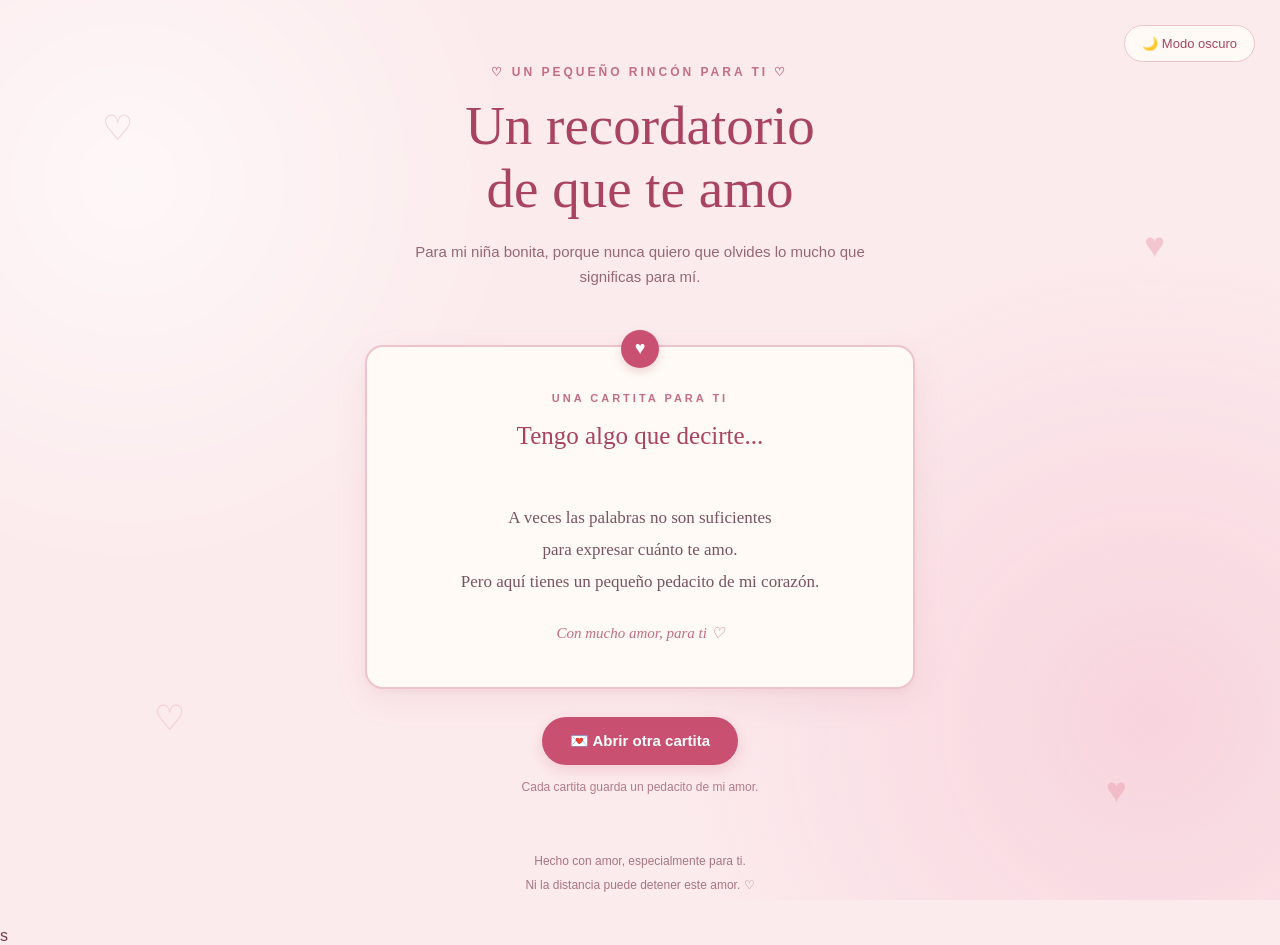
==== Cartittas/index.html @ 6cb05ce0 "tarjetas para mi amor" ====
<!DOCTYPE html>
<html lang="es">

<head>
    <meta charset="UTF-8">
    <meta name="viewport" content="width=device-width, initial-scale=1.0">

    <title>Un recordatorio de que te amo ❤️</title>

    <link rel="stylesheet" href="styles.css">
</head>

<body>

    <!-- Espacio para los corazones animados -->
    <div id="lluvia-corazones"></div>

    <!-- Decoraciones del fondo -->
    <div class="decoracion corazon-1">♡</div>
    <div class="decoracion corazon-2">♥</div>
    <div class="decoracion corazon-3">♡</div>
    <div class="decoracion corazon-4">♥</div>

    <main class="contenedor">

        <!-- Botón modo oscuro -->
<button id="boton-tema" class="boton-tema">
    🌙 Modo oscuro
</button>

        <header class="encabezado">

            <p class="subtitulo">♡ UN PEQUEÑO RINCÓN PARA TI ♡</p>

            <h1>Un recordatorio<br>de que te amo</h1>

            <p class="descripcion">
                Para mi niña bonita, porque nunca quiero que olvides
                lo mucho que significas para mí.
            </p>

        </header>

        <!-- Zona de cartas -->
        <section class="zona-cartas">

            <div class="sobre" id="sobre">

                <div class="sello">♥</div>

                <div class="contenido-carta">

                    <p class="etiqueta">UNA CARTITA PARA TI</p>

                    <h2 id="titulo-carta">
                        Tengo algo que decirte...
                    </h2>

                    <p id="mensaje-carta">
                        A veces las palabras no son suficientes
                        para expresar cuánto te amo.
                        Pero aquí tienes un pequeño pedacito de mi corazón.
                    </p>

                    <p id="firma">
                        Con mucho amor, para ti ♡
                    </p>

                </div>

            </div>

            <button id="boton-carta">
                💌 Abrir otra cartita
            </button>

            <p class="indicacion">
                Cada cartita guarda un pedacito de mi amor.
            </p>

        </section>

        <footer class="pie-pagina">

            <p>Hecho con amor, especialmente para ti.</p>
            <p>Ni la distancia puede detener este amor. ♡</p>

        </footer>

    </main>

    <script src="script.js"></script>

</body>
</html>
s
---- Cartittas/styles.css ----
/* ========================================
   CONFIGURACION GENERAL
======================================== */

* {
    margin: 0;
    padding: 0;
    box-sizing: border-box;
}

body {
    min-height: 100vh;
    font-family: 'Trebuchet MS', Arial, sans-serif;
    background: #fcebed;
    color: #753e4e;
    overflow-x: hidden;
}

/* ========================================
   FONDO
======================================== */

body::before {
    content: "";
    position: fixed;
    inset: 0;

    background:
        radial-gradient(circle at 10% 20%, #ffffff99, transparent 30%),
        radial-gradient(circle at 90% 80%, #f5c5d399, transparent 35%);

    pointer-events: none;
    z-index: -1;
}

/* ========================================
   CORAZONES DECORATIVOS
======================================== */

.decoracion {
    position: fixed;
    color: #e99aaa;
    opacity: 0.45;
    font-size: 35px;
    pointer-events: none;
    animation: flotar 5s ease-in-out infinite;
}

.corazon-1 {
    top: 12%;
    left: 8%;
}

.corazon-2 {
    top: 25%;
    right: 9%;
    animation-delay: 1s;
}

.corazon-3 {
    bottom: 18%;
    left: 12%;
    animation-delay: 2s;
}

.corazon-4 {
    bottom: 10%;
    right: 12%;
    animation-delay: 3s;
}

@keyframes flotar {
    0%, 100% {
        transform: translateY(0);
    }

    50% {
        transform: translateY(-15px);
    }
}

/* ========================================
   CONTENEDOR
======================================== */

.contenedor {
    width: 100%;
    max-width: 850px;
    margin: auto;
    padding: 65px 25px 30px;
    text-align: center;
}

/* ========================================
   ENCABEZADO
======================================== */

.encabezado {
    margin-bottom: 55px;
}

.subtitulo {
    color: #c46e83;
    font-size: 12px;
    font-weight: bold;
    letter-spacing: 3px;
    margin-bottom: 15px;
}

.encabezado h1 {
    font-family: Georgia, serif;
    font-size: clamp(35px, 7vw, 55px);
    color: #a84361;
    line-height: 1.15;
    font-weight: normal;
}

.descripcion {
    max-width: 450px;
    margin: 18px auto 0;
    color: #966777;
    font-size: 15px;
    line-height: 1.7;
}

/* ========================================
   ZONA DE CARTAS
======================================== */

.zona-cartas {
    max-width: 550px;
    margin: 0 auto;
}

/* ========================================
   SOBRE
======================================== */

.sobre {
    position: relative;
    background: #fffaf5;
    border: 2px solid #edc3cc;
    border-radius: 18px;
    padding: 45px 30px;

    box-shadow:
        0 12px 35px #a8436115,
        0 3px 8px #a843610d;

    min-height: 270px;

    display: flex;
    justify-content: center;
    align-items: center;

    transition: transform 0.3s ease;
}

.sobre:hover {
    transform: translateY(-4px);
}

/* ========================================
   SELLO
======================================== */

.sello {
    position: absolute;
    top: -17px;
    left: 50%;
    transform: translateX(-50%);

    width: 38px;
    height: 38px;

    display: flex;
    justify-content: center;
    align-items: center;

    background: #c95070;
    color: white;
    border-radius: 50%;
    font-size: 18px;

    box-shadow: 0 4px 10px #a8436133;
}

/* ========================================
   CONTENIDO DE LA CARTA
======================================== */

.contenido-carta {
    width: 100%;
}

.etiqueta {
    color: #c46e83;
    font-size: 11px;
    font-weight: bold;
    letter-spacing: 3px;
    margin-bottom: 18px;
}

.contenido-carta h2 {
    font-family: Georgia, serif;
    font-size: 25px;
    font-weight: normal;
    color: #a84361;
    margin-bottom: 20px;
}

#mensaje-carta {
    color: #795361;
    font-family: Georgia, serif;
    font-size: 17px;
    line-height: 1.9;
    white-space: pre-line;
}

#firma {
    margin-top: 25px;
    color: #c46e83;
    font-family: Georgia, serif;
    font-style: italic;
    font-size: 15px;
}

/* ========================================
   ANIMACION DE CARTAS
======================================== */

.animar-carta {
    animation: aparecer 0.6s ease;
}

@keyframes aparecer {
    from {
        opacity: 0;
        transform: translateY(15px);
    }

    to {
        opacity: 1;
        transform: translateY(0);
    }
}

/* ========================================
   BOTON
======================================== */

#boton-carta {
    margin-top: 28px;
    padding: 15px 28px;

    background: #c95070;
    color: white;

    border: none;
    border-radius: 30px;

    font-size: 15px;
    font-weight: bold;
    cursor: pointer;

    box-shadow: 0 5px 15px #c9507033;

    transition: all 0.3s ease;
}

#boton-carta:hover {
    background: #a84361;
    transform: translateY(-3px);
    box-shadow: 0 8px 20px #c9507044;
}

#boton-carta:active {
    transform: scale(0.96);
}

/* ========================================
   INDICACION
======================================== */

.indicacion {
    margin-top: 15px;
    font-size: 12px;
    color: #b47b89;
}

/* ========================================
   PIE DE PAGINA
======================================== */

.pie-pagina {
    margin-top: 55px;
    color: #a87583;
    font-size: 12px;
    line-height: 2;
}

/* ========================================
   LLUVIA DE CORAZONES
======================================== */

#lluvia-corazones {
    position: fixed;
    inset: 0;

    overflow: hidden;
    pointer-events: none;

    z-index: 1000;
}

.corazon-lluvia {
    position: absolute;
    top: -50px;

    color: #e65b82;
    opacity: 0;

    animation: caer-corazon linear forwards;

    filter: drop-shadow(0 3px 4px #d64b7222);
}

@keyframes caer-corazon {

    0% {
        transform: translateY(0) rotate(0deg) scale(0.5);
        opacity: 0;
    }

    10% {
        opacity: 0.9;
    }

    80% {
        opacity: 0.8;
    }

    100% {
        transform: translateY(110vh) rotate(360deg) scale(1.2);
        opacity: 0;
    }

}

/* ========================================
   RESPONSIVE
======================================== */

@media (max-width: 600px) {

    .contenedor {
        padding: 55px 18px 25px;
    }

    .encabezado {
        margin-bottom: 45px;
    }

    .sobre {
        padding: 35px 20px;
        min-height: 290px;
    }

    .contenido-carta h2 {
        font-size: 22px;
    }

    #mensaje-carta {
        font-size: 16px;
    }

    #boton-carta {
        width: 100%;
        max-width: 300px;
    }

    

}
/* ========================================
   BOTON MODO OSCURO
======================================== */

.boton-tema {
    position: absolute;
    top: 25px;
    right: 25px;

    padding: 10px 17px;

    background: #fffaf5;
    color: #a84361;

    border: 1px solid #edc3cc;
    border-radius: 25px;

    font-size: 13px;
    cursor: pointer;

    transition: all 0.3s ease;
}

.boton-tema:hover {
    transform: translateY(-2px);
    background: #f8dce3;
}

/* ========================================
   COLORES DEL MODO OSCURO
======================================== */

body.modo-oscuro {
    background: #19151d;
    color: #f5dce5;
}

body.modo-oscuro::before {
    background:
        radial-gradient(circle at 10% 20%, #55304455, transparent 30%),
        radial-gradient(circle at 90% 80%, #49263e66, transparent 35%);
}

body.modo-oscuro .encabezado h1 {
    color: #f5a9c0;
}

body.modo-oscuro .subtitulo {
    color: #e28da8;
}

body.modo-oscuro .descripcion {
    color: #c7a2b2;
}

body.modo-oscuro .sobre {
    background: #29212d;
    border-color: #694254;

    box-shadow: 0 12px 35px #00000044;
}

body.modo-oscuro .contenido-carta h2 {
    color: #f5a9c0;
}

body.modo-oscuro #mensaje-carta {
    color: #e5cbd5;
}

body.modo-oscuro #firma {
    color: #ed9ab5;
}

body.modo-oscuro .etiqueta {
    color: #e28da8;
}

body.modo-oscuro #boton-carta {
    background: #a84467;
    color: white;
}

body.modo-oscuro #boton-carta:hover {
    background: #c45c80;
}

body.modo-oscuro .indicacion {
    color: #c49aaa;
}

body.modo-oscuro .pie-pagina {
    color: #bd9aaa;
}

body.modo-oscuro .decoracion {
    color: #bd668c;
}

body.modo-oscuro .boton-tema {
    background: #302432;
    color: #f5b3c9;
    border-color: #694254;
}

body.modo-oscuro .boton-tema:hover {
    background: #493044;
}

/* ========================================
   RESPONSIVE DEL BOTON
======================================== */

@media (max-width: 600px) {

    .boton-tema {
        position: relative;
        top: auto;
        right: auto;

        display: block;
        margin: 0 auto 30px;
    }

}
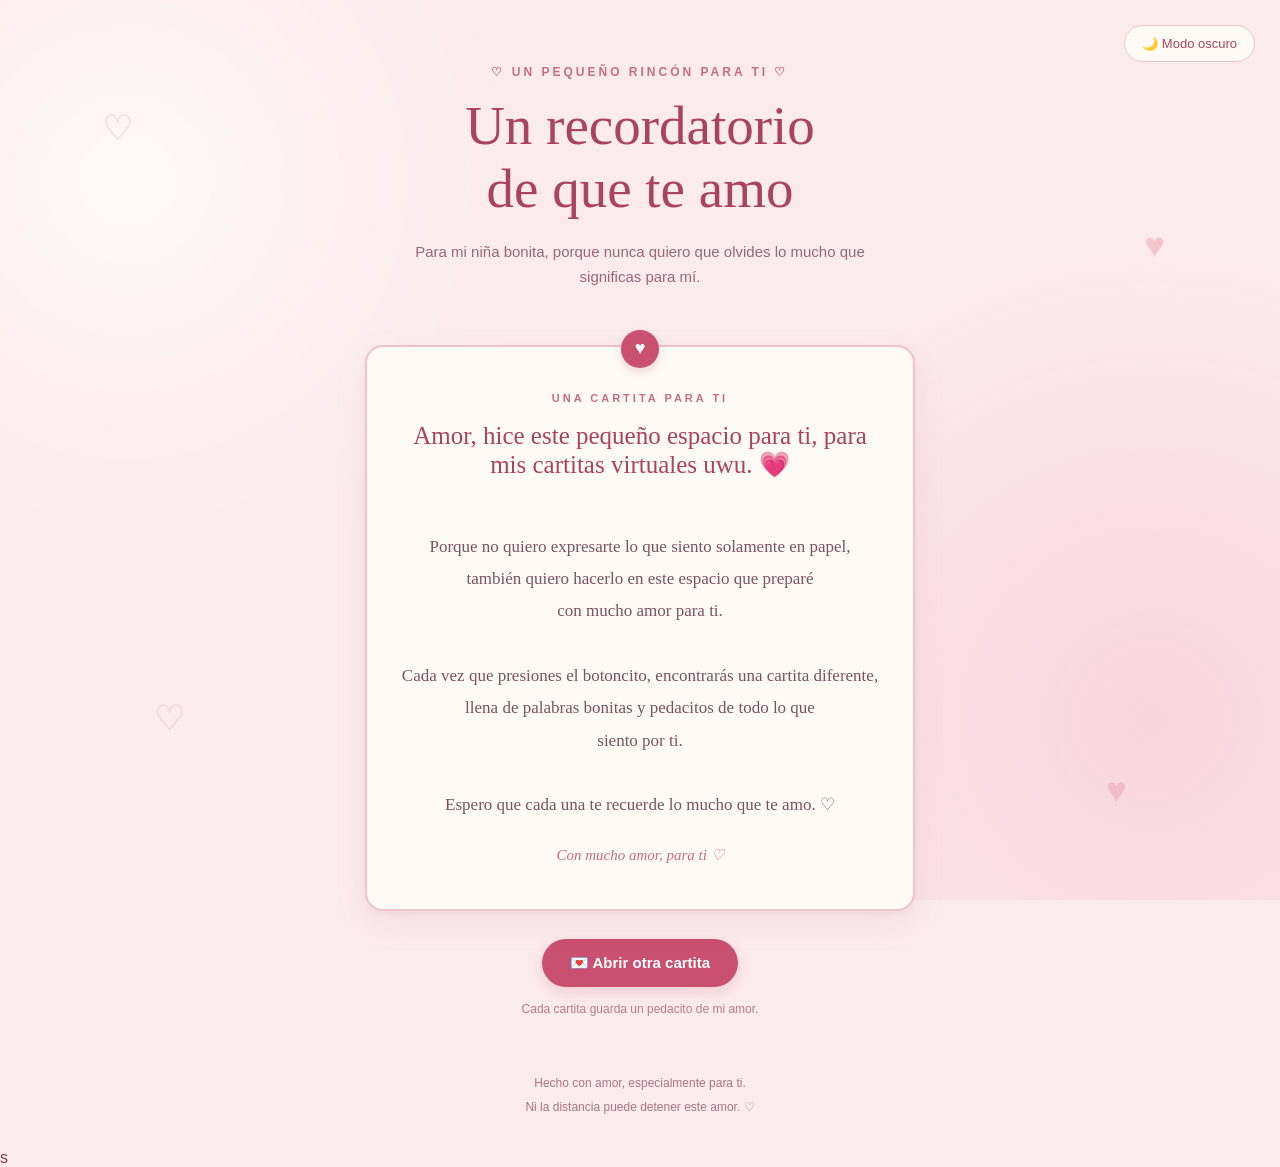
==== commit 44e84aa2: "cartiats 2" ====
--- a/Cartittas/index.html
+++ b/Cartittas/index.html
@@ -1,4 +1,3 @@
-
 <!DOCTYPE html>
 <html lang="es">
 
@@ -25,9 +24,9 @@
     <main class="contenedor">
 
         <!-- Botón modo oscuro -->
-<button id="boton-tema" class="boton-tema">
-    🌙 Modo oscuro
-</button>
+        <button id="boton-tema" class="boton-tema">
+            🌙 Modo oscuro
+        </button>
 
         <header class="encabezado">
 
@@ -54,13 +53,19 @@
                     <p class="etiqueta">UNA CARTITA PARA TI</p>
 
                     <h2 id="titulo-carta">
-                        Tengo algo que decirte...
+                        Amor, hice este pequeño espacio para ti, para mis cartitas virtuales uwu. 💗
                     </h2>
 
                     <p id="mensaje-carta">
-                        A veces las palabras no son suficientes
-                        para expresar cuánto te amo.
-                        Pero aquí tienes un pequeño pedacito de mi corazón.
+                        Porque no quiero expresarte lo que siento solamente en papel,
+                        también quiero hacerlo en este espacio que preparé
+                        con mucho amor para ti.
+
+                        Cada vez que presiones el botoncito, encontrarás una cartita diferente,
+                        llena de palabras bonitas y pedacitos de todo lo que
+                        siento por ti.
+
+                        Espero que cada una te recuerde lo mucho que te amo. ♡
                     </p>
 
                     <p id="firma">
@@ -93,5 +98,6 @@
     <script src="script.js"></script>
 
 </body>
+
 </html>
 s
